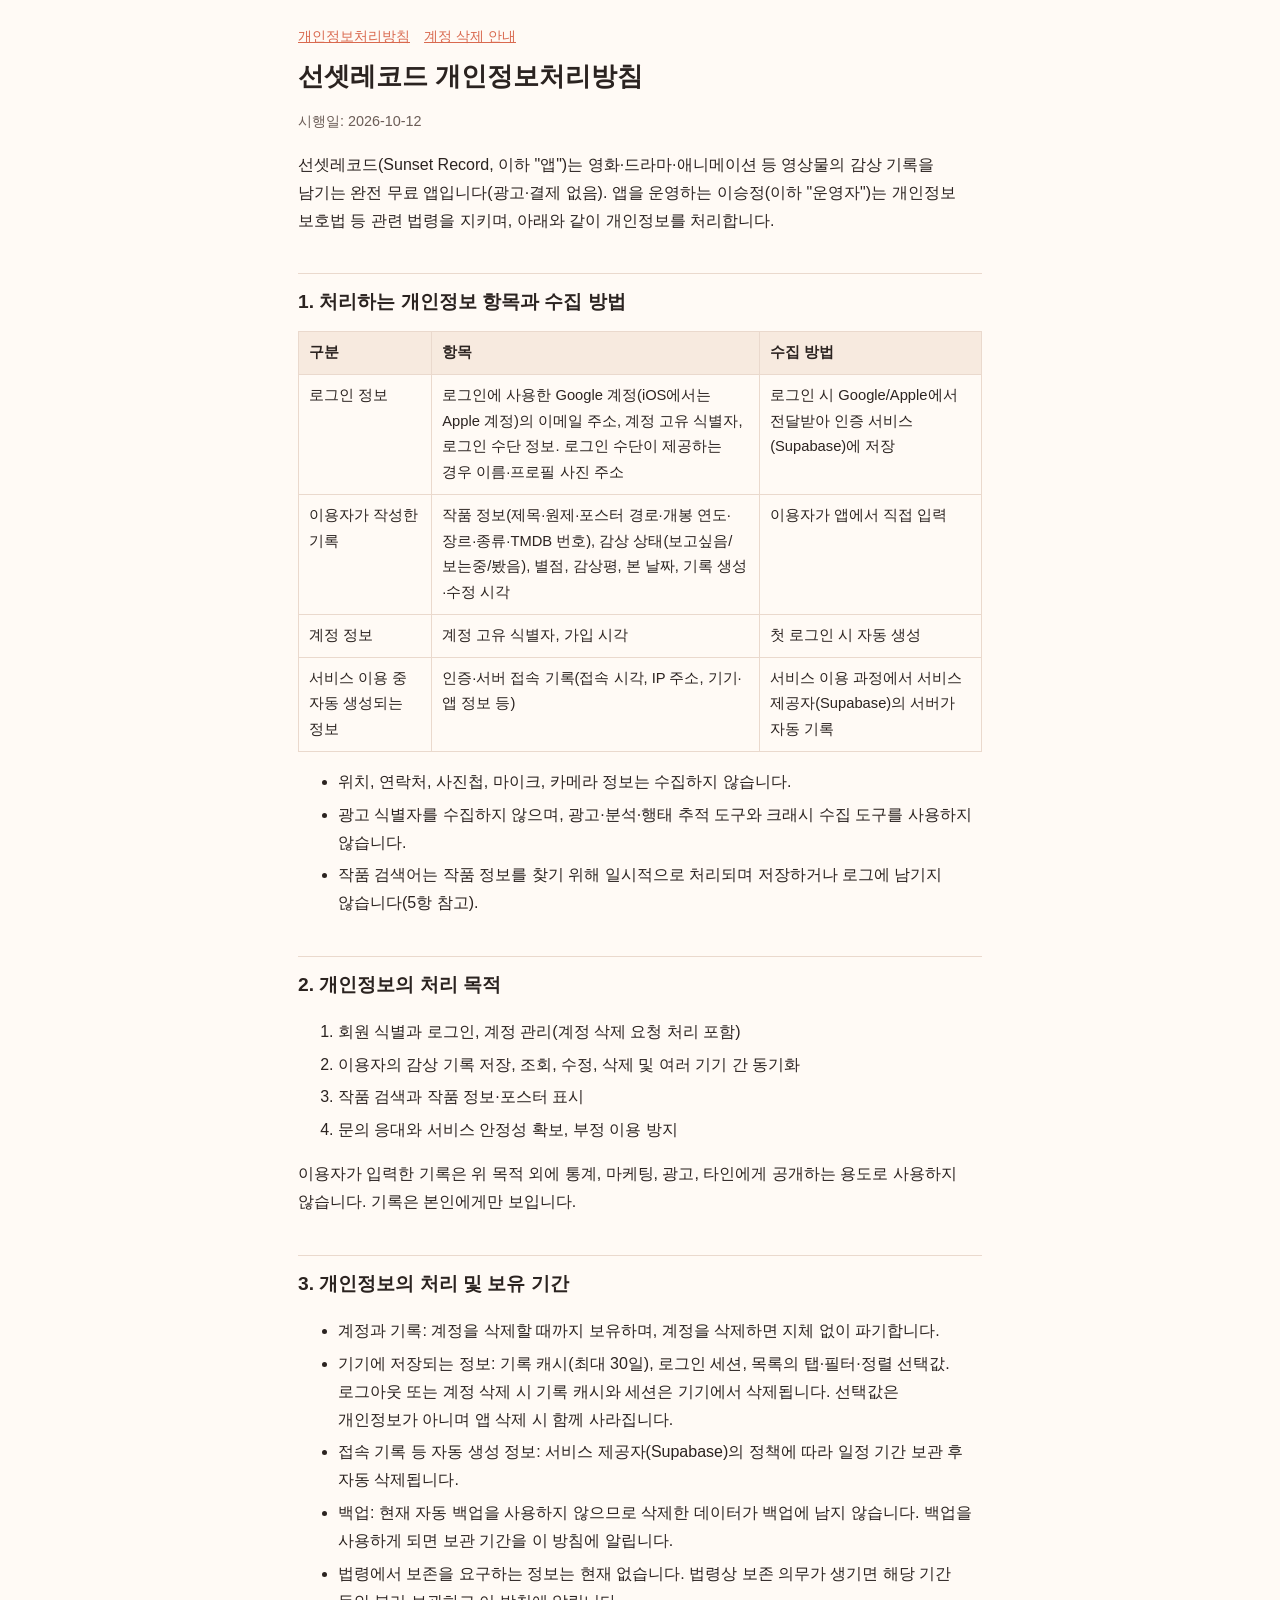
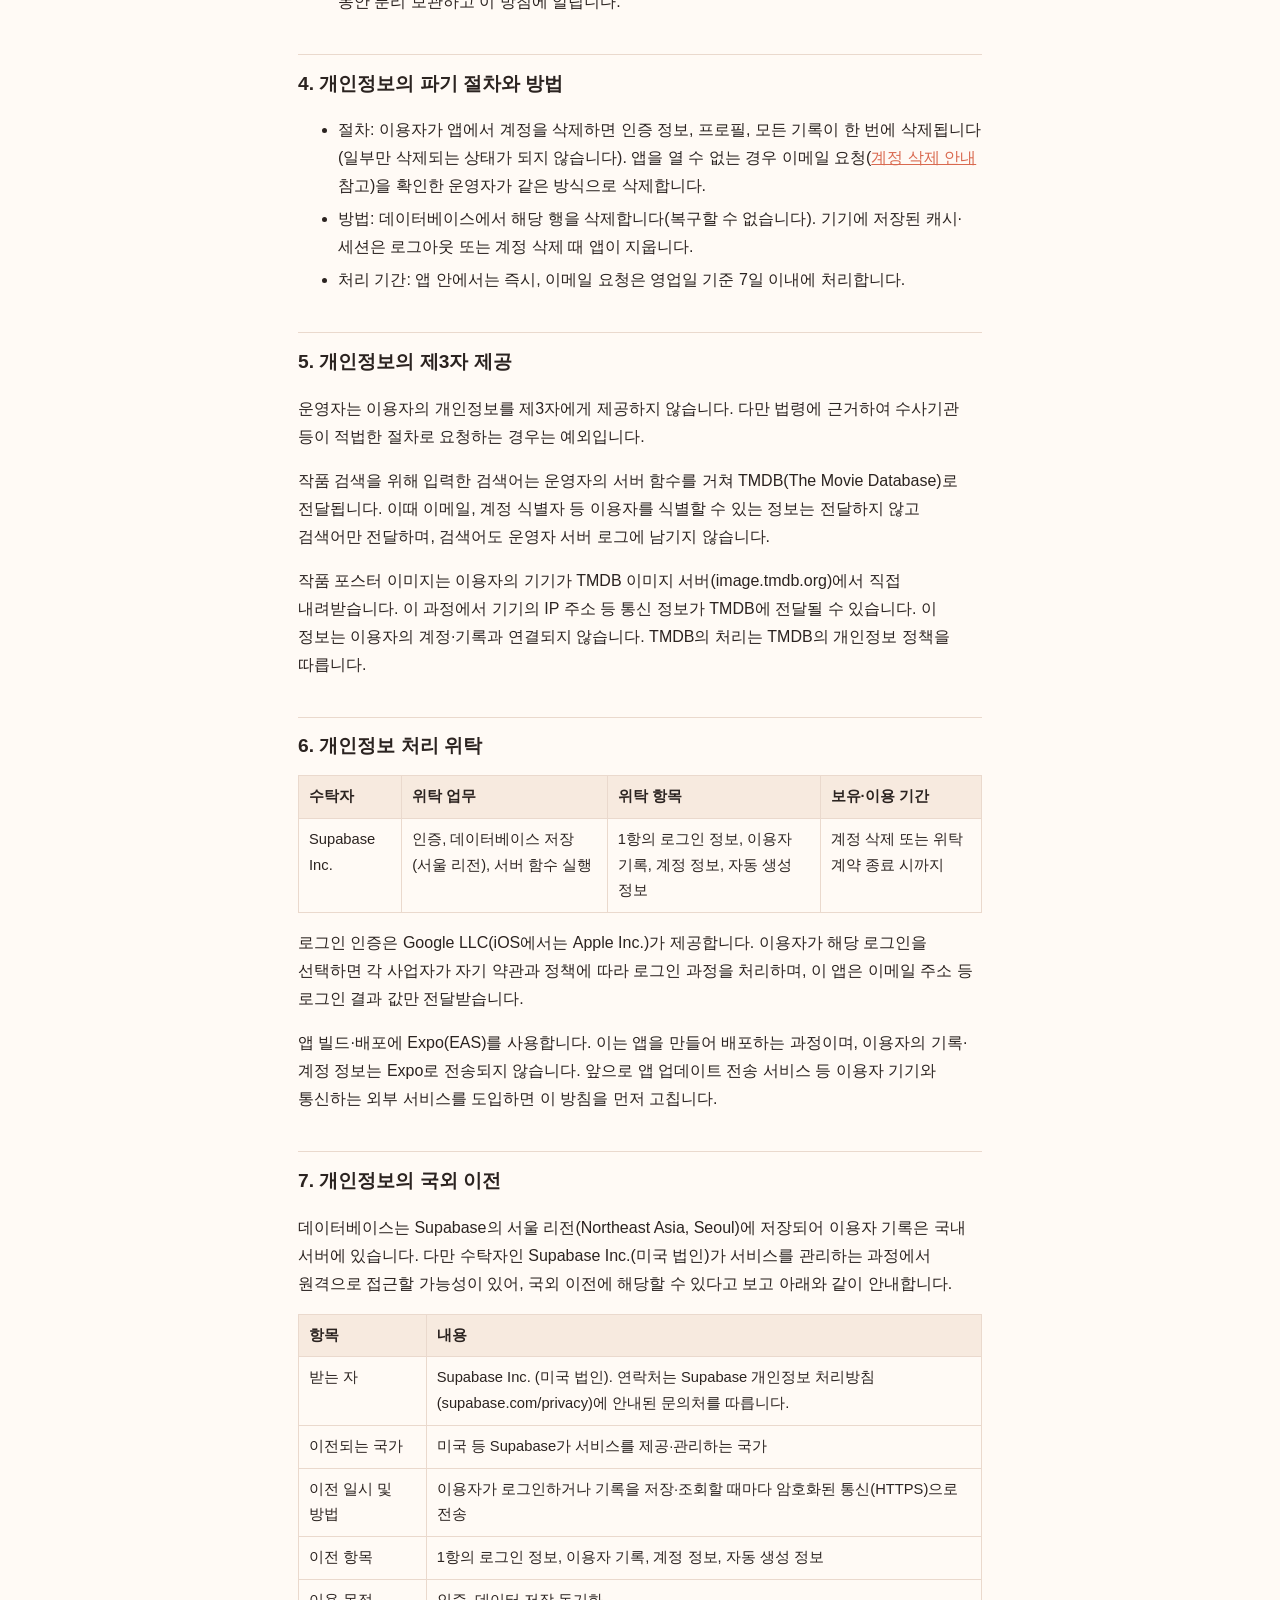
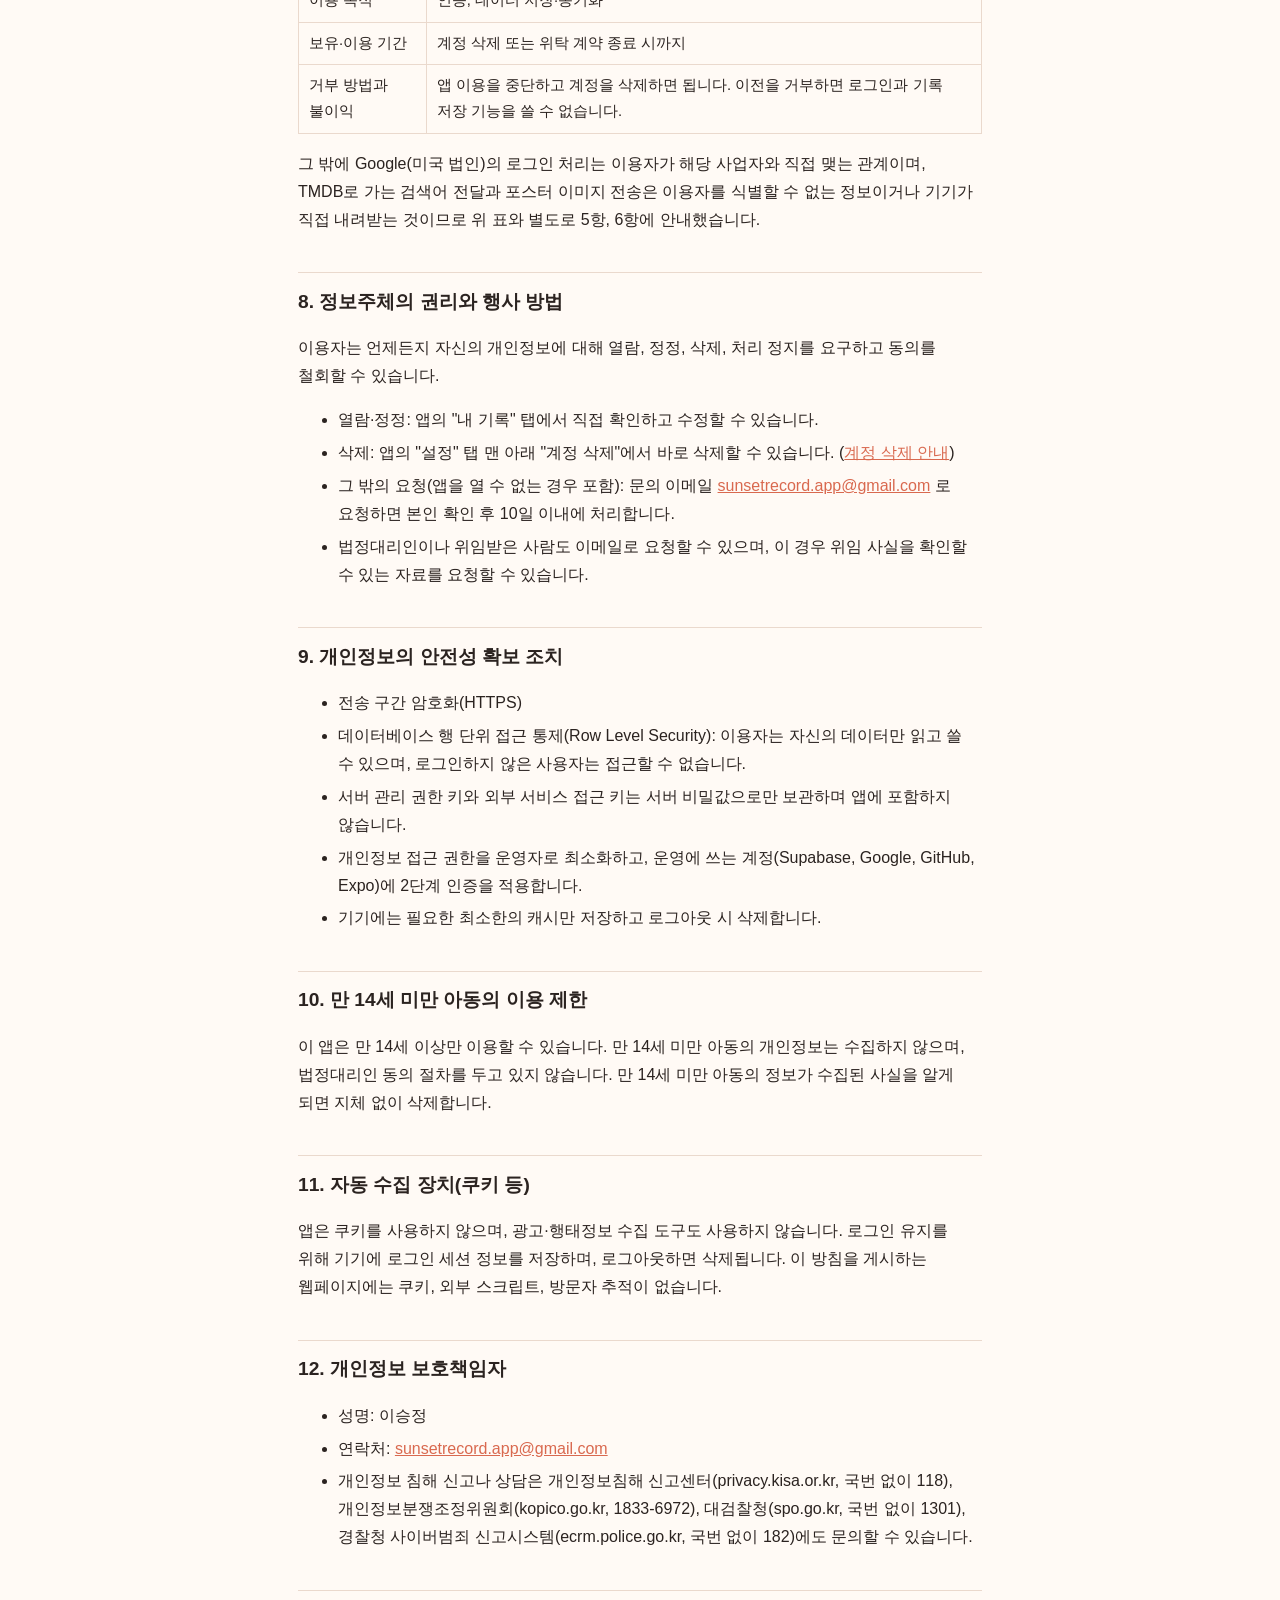
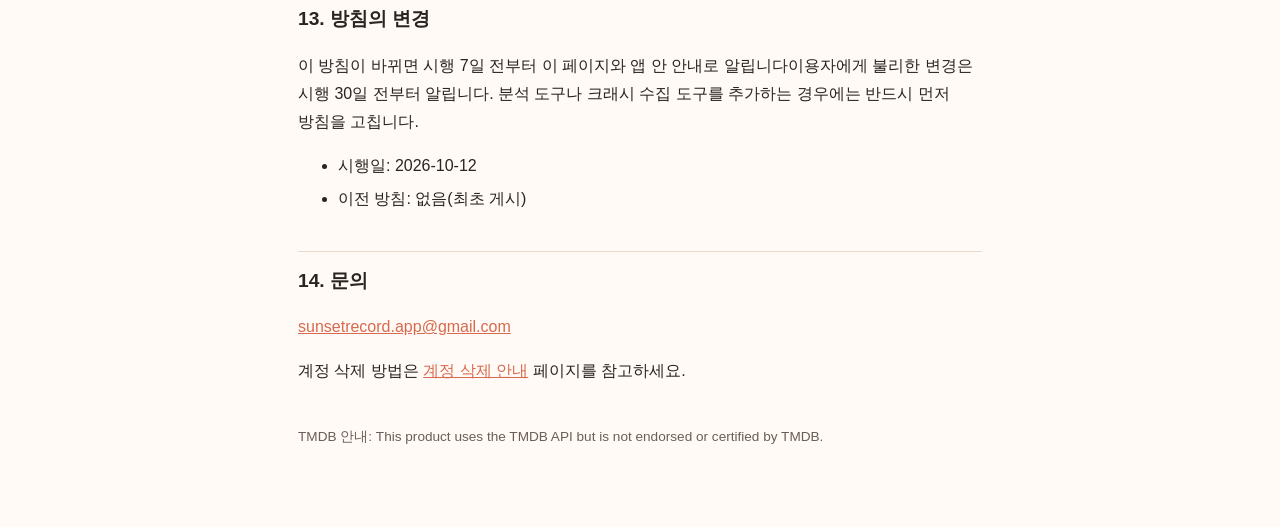
==== index.html @ 59d79b03 "선셋레코드 개인정보처리방침·계정 삭제 안내 게시 (시행일 2026-10-12)" ====
<!doctype html>
<html lang="ko">
<head>
<meta charset="utf-8">
<meta name="viewport" content="width=device-width, initial-scale=1">
<title>선셋레코드 개인정보처리방침</title>
<meta name="description" content="선셋레코드(Sunset Record) 개인정보처리방침">
<link rel="stylesheet" href="style.css">
</head>
<body>
<main>
<nav><a href="index.html">개인정보처리방침</a><a href="account-deletion.html">계정 삭제 안내</a></nav>
<h1>선셋레코드 개인정보처리방침</h1>
<p class="meta">시행일: 2026-10-12</p>
<p>선셋레코드(Sunset Record, 이하 "앱")는 영화·드라마·애니메이션 등 영상물의 감상 기록을 남기는 완전 무료 앱입니다(광고·결제 없음). 앱을 운영하는 이승정(이하 "운영자")는 개인정보 보호법 등 관련 법령을 지키며, 아래와 같이 개인정보를 처리합니다.</p>

<h2>1. 처리하는 개인정보 항목과 수집 방법</h2>
<table>
<tr><th>구분</th><th>항목</th><th>수집 방법</th></tr>
<tr><td>로그인 정보</td><td>로그인에 사용한 Google 계정(iOS에서는 Apple 계정)의 이메일 주소, 계정 고유 식별자, 로그인 수단 정보. 로그인 수단이 제공하는 경우 이름·프로필 사진 주소</td><td>로그인 시 Google/Apple에서 전달받아 인증 서비스(Supabase)에 저장</td></tr>
<tr><td>이용자가 작성한 기록</td><td>작품 정보(제목·원제·포스터 경로·개봉 연도·장르·종류·TMDB 번호), 감상 상태(보고싶음/보는중/봤음), 별점, 감상평, 본 날짜, 기록 생성·수정 시각</td><td>이용자가 앱에서 직접 입력</td></tr>
<tr><td>계정 정보</td><td>계정 고유 식별자, 가입 시각</td><td>첫 로그인 시 자동 생성</td></tr>
<tr><td>서비스 이용 중 자동 생성되는 정보</td><td>인증·서버 접속 기록(접속 시각, IP 주소, 기기·앱 정보 등)</td><td>서비스 이용 과정에서 서비스 제공자(Supabase)의 서버가 자동 기록</td></tr>
</table>
<ul>
<li>위치, 연락처, 사진첩, 마이크, 카메라 정보는 수집하지 않습니다.</li>
<li>광고 식별자를 수집하지 않으며, 광고·분석·행태 추적 도구와 크래시 수집 도구를 사용하지 않습니다.</li>
<li>작품 검색어는 작품 정보를 찾기 위해 일시적으로 처리되며 저장하거나 로그에 남기지 않습니다(5항 참고).</li>
</ul>

<h2>2. 개인정보의 처리 목적</h2>
<ol>
<li>회원 식별과 로그인, 계정 관리(계정 삭제 요청 처리 포함)</li>
<li>이용자의 감상 기록 저장, 조회, 수정, 삭제 및 여러 기기 간 동기화</li>
<li>작품 검색과 작품 정보·포스터 표시</li>
<li>문의 응대와 서비스 안정성 확보, 부정 이용 방지</li>
</ol>
<p>이용자가 입력한 기록은 위 목적 외에 통계, 마케팅, 광고, 타인에게 공개하는 용도로 사용하지 않습니다. 기록은 본인에게만 보입니다.</p>

<h2>3. 개인정보의 처리 및 보유 기간</h2>
<ul>
<li>계정과 기록: 계정을 삭제할 때까지 보유하며, 계정을 삭제하면 지체 없이 파기합니다.</li>
<li>기기에 저장되는 정보: 기록 캐시(최대 30일), 로그인 세션, 목록의 탭·필터·정렬 선택값. 로그아웃 또는 계정 삭제 시 기록 캐시와 세션은 기기에서 삭제됩니다. 선택값은 개인정보가 아니며 앱 삭제 시 함께 사라집니다.</li>
<li>접속 기록 등 자동 생성 정보: 서비스 제공자(Supabase)의 정책에 따라 일정 기간 보관 후 자동 삭제됩니다.</li>
<li>백업: 현재 자동 백업을 사용하지 않으므로 삭제한 데이터가 백업에 남지 않습니다. 백업을 사용하게 되면 보관 기간을 이 방침에 알립니다.</li>
<li>법령에서 보존을 요구하는 정보는 현재 없습니다. 법령상 보존 의무가 생기면 해당 기간 동안 분리 보관하고 이 방침에 알립니다.</li>
</ul>

<h2>4. 개인정보의 파기 절차와 방법</h2>
<ul>
<li>절차: 이용자가 앱에서 계정을 삭제하면 인증 정보, 프로필, 모든 기록이 한 번에 삭제됩니다(일부만 삭제되는 상태가 되지 않습니다). 앱을 열 수 없는 경우 이메일 요청(<a href="account-deletion.html">계정 삭제 안내</a> 참고)을 확인한 운영자가 같은 방식으로 삭제합니다.</li>
<li>방법: 데이터베이스에서 해당 행을 삭제합니다(복구할 수 없습니다). 기기에 저장된 캐시·세션은 로그아웃 또는 계정 삭제 때 앱이 지웁니다.</li>
<li>처리 기간: 앱 안에서는 즉시, 이메일 요청은 영업일 기준 7일 이내에 처리합니다.</li>
</ul>

<h2>5. 개인정보의 제3자 제공</h2>
<p>운영자는 이용자의 개인정보를 제3자에게 제공하지 않습니다. 다만 법령에 근거하여 수사기관 등이 적법한 절차로 요청하는 경우는 예외입니다.</p>
<p>작품 검색을 위해 입력한 검색어는 운영자의 서버 함수를 거쳐 TMDB(The Movie Database)로 전달됩니다. 이때 이메일, 계정 식별자 등 이용자를 식별할 수 있는 정보는 전달하지 않고 검색어만 전달하며, 검색어도 운영자 서버 로그에 남기지 않습니다.</p>
<p>작품 포스터 이미지는 이용자의 기기가 TMDB 이미지 서버(image.tmdb.org)에서 직접 내려받습니다. 이 과정에서 기기의 IP 주소 등 통신 정보가 TMDB에 전달될 수 있습니다. 이 정보는 이용자의 계정·기록과 연결되지 않습니다. TMDB의 처리는 TMDB의 개인정보 정책을 따릅니다.</p>

<h2>6. 개인정보 처리 위탁</h2>
<table>
<tr><th>수탁자</th><th>위탁 업무</th><th>위탁 항목</th><th>보유·이용 기간</th></tr>
<tr><td>Supabase Inc.</td><td>인증, 데이터베이스 저장(서울 리전), 서버 함수 실행</td><td>1항의 로그인 정보, 이용자 기록, 계정 정보, 자동 생성 정보</td><td>계정 삭제 또는 위탁 계약 종료 시까지</td></tr>
</table>
<p>로그인 인증은 Google LLC(iOS에서는 Apple Inc.)가 제공합니다. 이용자가 해당 로그인을 선택하면 각 사업자가 자기 약관과 정책에 따라 로그인 과정을 처리하며, 이 앱은 이메일 주소 등 로그인 결과 값만 전달받습니다.</p>
<p>앱 빌드·배포에 Expo(EAS)를 사용합니다. 이는 앱을 만들어 배포하는 과정이며, 이용자의 기록·계정 정보는 Expo로 전송되지 않습니다. 앞으로 앱 업데이트 전송 서비스 등 이용자 기기와 통신하는 외부 서비스를 도입하면 이 방침을 먼저 고칩니다.</p>

<h2>7. 개인정보의 국외 이전</h2>
<p>데이터베이스는 Supabase의 서울 리전(Northeast Asia, Seoul)에 저장되어 이용자 기록은 국내 서버에 있습니다. 다만 수탁자인 Supabase Inc.(미국 법인)가 서비스를 관리하는 과정에서 원격으로 접근할 가능성이 있어, 국외 이전에 해당할 수 있다고 보고 아래와 같이 안내합니다.</p>
<table>
<tr><th>항목</th><th>내용</th></tr>
<tr><td>받는 자</td><td>Supabase Inc. (미국 법인). 연락처는 Supabase 개인정보 처리방침(supabase.com/privacy)에 안내된 문의처를 따릅니다.</td></tr>
<tr><td>이전되는 국가</td><td>미국 등 Supabase가 서비스를 제공·관리하는 국가</td></tr>
<tr><td>이전 일시 및 방법</td><td>이용자가 로그인하거나 기록을 저장·조회할 때마다 암호화된 통신(HTTPS)으로 전송</td></tr>
<tr><td>이전 항목</td><td>1항의 로그인 정보, 이용자 기록, 계정 정보, 자동 생성 정보</td></tr>
<tr><td>이용 목적</td><td>인증, 데이터 저장·동기화</td></tr>
<tr><td>보유·이용 기간</td><td>계정 삭제 또는 위탁 계약 종료 시까지</td></tr>
<tr><td>거부 방법과 불이익</td><td>앱 이용을 중단하고 계정을 삭제하면 됩니다. 이전을 거부하면 로그인과 기록 저장 기능을 쓸 수 없습니다.</td></tr>
</table>
<p>그 밖에 Google(미국 법인)의 로그인 처리는 이용자가 해당 사업자와 직접 맺는 관계이며, TMDB로 가는 검색어 전달과 포스터 이미지 전송은 이용자를 식별할 수 없는 정보이거나 기기가 직접 내려받는 것이므로 위 표와 별도로 5항, 6항에 안내했습니다.</p>

<h2>8. 정보주체의 권리와 행사 방법</h2>
<p>이용자는 언제든지 자신의 개인정보에 대해 열람, 정정, 삭제, 처리 정지를 요구하고 동의를 철회할 수 있습니다.</p>
<ul>
<li>열람·정정: 앱의 "내 기록" 탭에서 직접 확인하고 수정할 수 있습니다.</li>
<li>삭제: 앱의 "설정" 탭 맨 아래 "계정 삭제"에서 바로 삭제할 수 있습니다. (<a href="account-deletion.html">계정 삭제 안내</a>)</li>
<li>그 밖의 요청(앱을 열 수 없는 경우 포함): 문의 이메일 <a href="mailto:sunsetrecord.app@gmail.com">sunsetrecord.app@gmail.com</a> 로 요청하면 본인 확인 후 10일 이내에 처리합니다.</li>
<li>법정대리인이나 위임받은 사람도 이메일로 요청할 수 있으며, 이 경우 위임 사실을 확인할 수 있는 자료를 요청할 수 있습니다.</li>
</ul>

<h2>9. 개인정보의 안전성 확보 조치</h2>
<ul>
<li>전송 구간 암호화(HTTPS)</li>
<li>데이터베이스 행 단위 접근 통제(Row Level Security): 이용자는 자신의 데이터만 읽고 쓸 수 있으며, 로그인하지 않은 사용자는 접근할 수 없습니다.</li>
<li>서버 관리 권한 키와 외부 서비스 접근 키는 서버 비밀값으로만 보관하며 앱에 포함하지 않습니다.</li>
<li>개인정보 접근 권한을 운영자로 최소화하고, 운영에 쓰는 계정(Supabase, Google, GitHub, Expo)에 2단계 인증을 적용합니다.</li>
<li>기기에는 필요한 최소한의 캐시만 저장하고 로그아웃 시 삭제합니다.</li>
</ul>

<h2>10. 만 14세 미만 아동의 이용 제한</h2>
<p>이 앱은 만 14세 이상만 이용할 수 있습니다. 만 14세 미만 아동의 개인정보는 수집하지 않으며, 법정대리인 동의 절차를 두고 있지 않습니다. 만 14세 미만 아동의 정보가 수집된 사실을 알게 되면 지체 없이 삭제합니다.</p>

<h2>11. 자동 수집 장치(쿠키 등)</h2>
<p>앱은 쿠키를 사용하지 않으며, 광고·행태정보 수집 도구도 사용하지 않습니다. 로그인 유지를 위해 기기에 로그인 세션 정보를 저장하며, 로그아웃하면 삭제됩니다. 이 방침을 게시하는 웹페이지에는 쿠키, 외부 스크립트, 방문자 추적이 없습니다.</p>

<h2>12. 개인정보 보호책임자</h2>
<ul>
<li>성명: 이승정</li>
<li>연락처: <a href="mailto:sunsetrecord.app@gmail.com">sunsetrecord.app@gmail.com</a></li>
<li>개인정보 침해 신고나 상담은 개인정보침해 신고센터(privacy.kisa.or.kr, 국번 없이 118), 개인정보분쟁조정위원회(kopico.go.kr, 1833-6972), 대검찰청(spo.go.kr, 국번 없이 1301), 경찰청 사이버범죄 신고시스템(ecrm.police.go.kr, 국번 없이 182)에도 문의할 수 있습니다.</li>
</ul>

<h2>13. 방침의 변경</h2>
<p>이 방침이 바뀌면 시행 7일 전부터 이 페이지와 앱 안 안내로 알립니다이용자에게 불리한 변경은 시행 30일 전부터 알립니다. 분석 도구나 크래시 수집 도구를 추가하는 경우에는 반드시 먼저 방침을 고칩니다.</p>
<ul>
<li>시행일: 2026-10-12</li>
<li>이전 방침: 없음(최초 게시)</li>
</ul>

<h2>14. 문의</h2>
<p><a href="mailto:sunsetrecord.app@gmail.com">sunsetrecord.app@gmail.com</a></p>
<p>계정 삭제 방법은 <a href="account-deletion.html">계정 삭제 안내</a> 페이지를 참고하세요.</p>

<footer>
<p>TMDB 안내: This product uses the TMDB API but is not endorsed or certified by TMDB.</p>
</footer>
</main>
</body>
</html>
---- style.css ----
:root{--bg:#fffaf5;--fg:#2b2320;--muted:#6b5d57;--accent:#d9694f;--line:#ead9cd}
*{box-sizing:border-box}
body{margin:0;background:var(--bg);color:var(--fg);font:16px/1.75 -apple-system,"Apple SD Gothic Neo","Noto Sans KR","Malgun Gothic",sans-serif;word-break:keep-all}
main{max-width:720px;margin:0 auto;padding:24px 18px 64px}
h1{font-size:1.6rem;line-height:1.35;margin:.4em 0 .6em}
h2{font-size:1.2rem;margin:2em 0 .5em;padding-top:.6em;border-top:1px solid var(--line)}
a{color:var(--accent)}
nav{font-size:.9rem;margin-bottom:8px}nav a{margin-right:14px}
.meta{color:var(--muted);font-size:.9rem}
table{width:100%;border-collapse:collapse;margin:12px 0;font-size:.92rem;display:block;overflow-x:auto}
th,td{border:1px solid var(--line);padding:8px 10px;text-align:left;vertical-align:top;min-width:96px}
th{background:#f7eadf}
li{margin:.3em 0}
footer{margin-top:40px;color:var(--muted);font-size:.85rem}
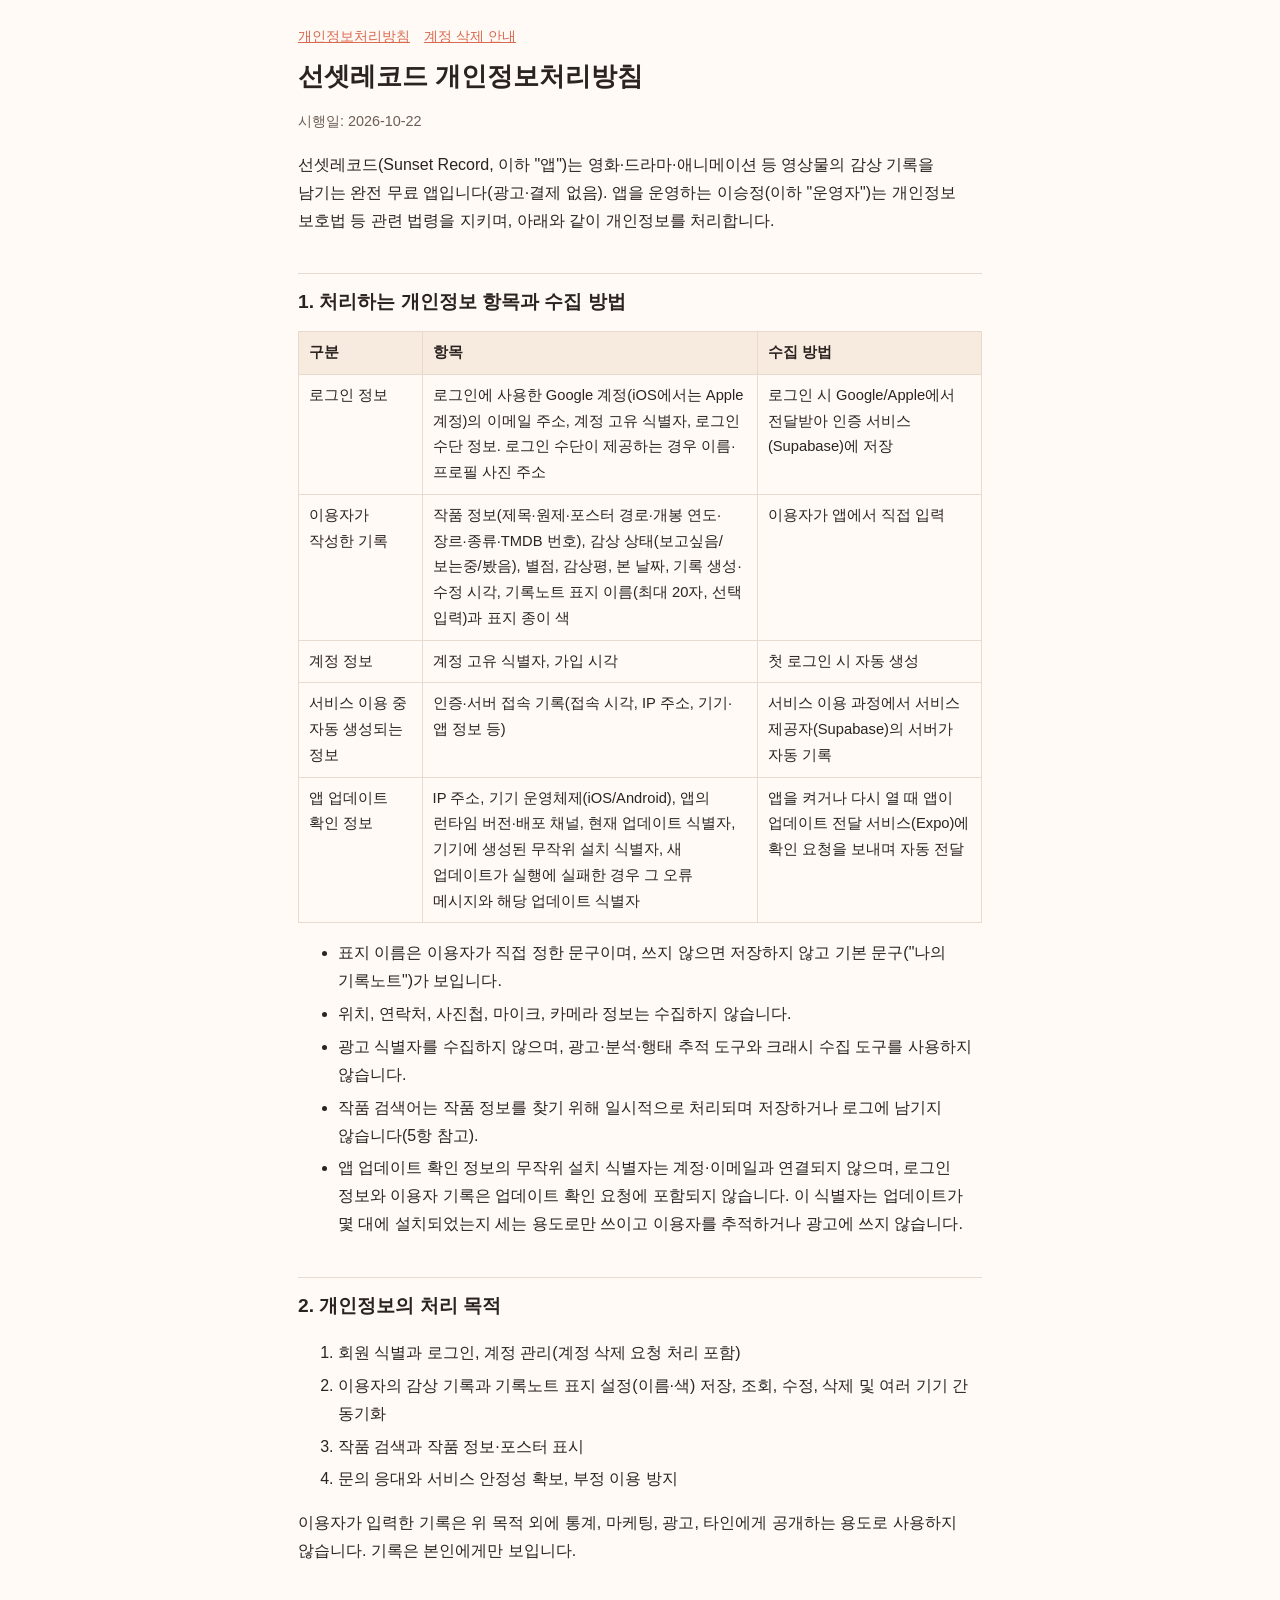
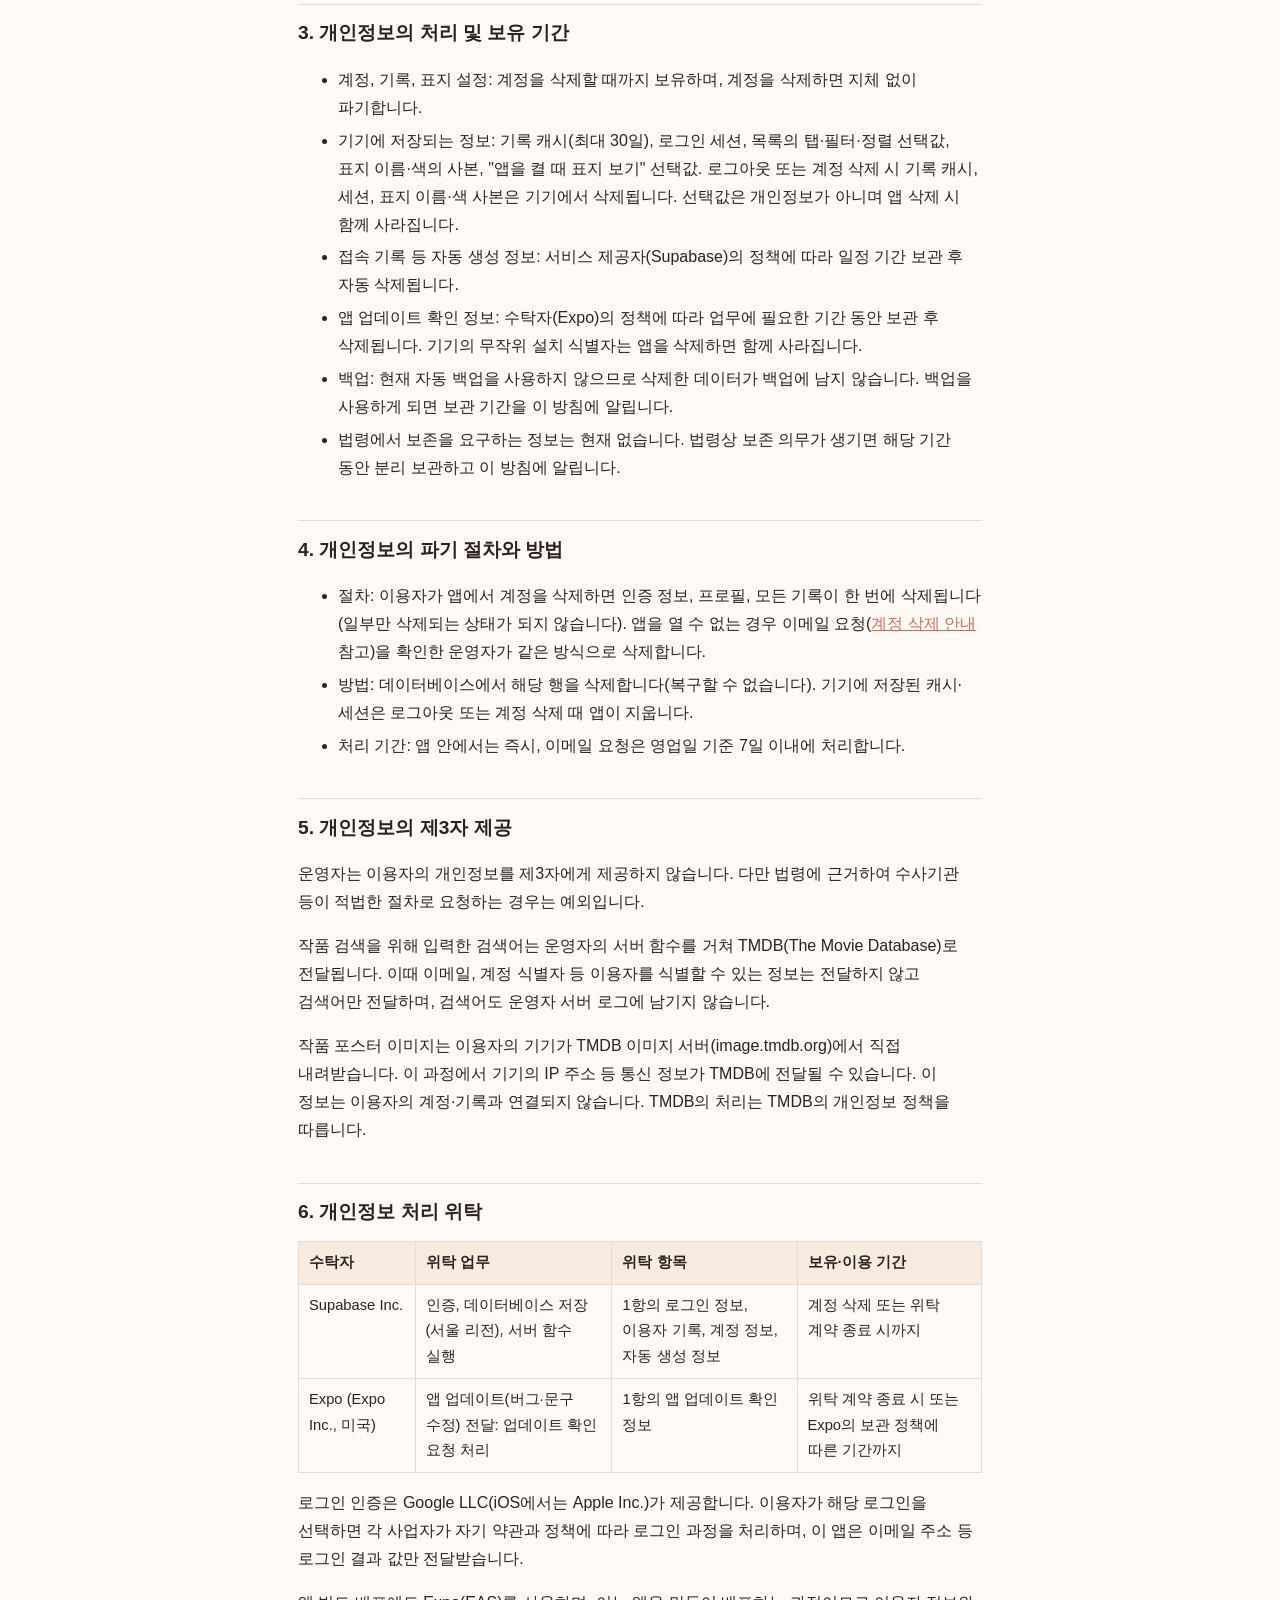
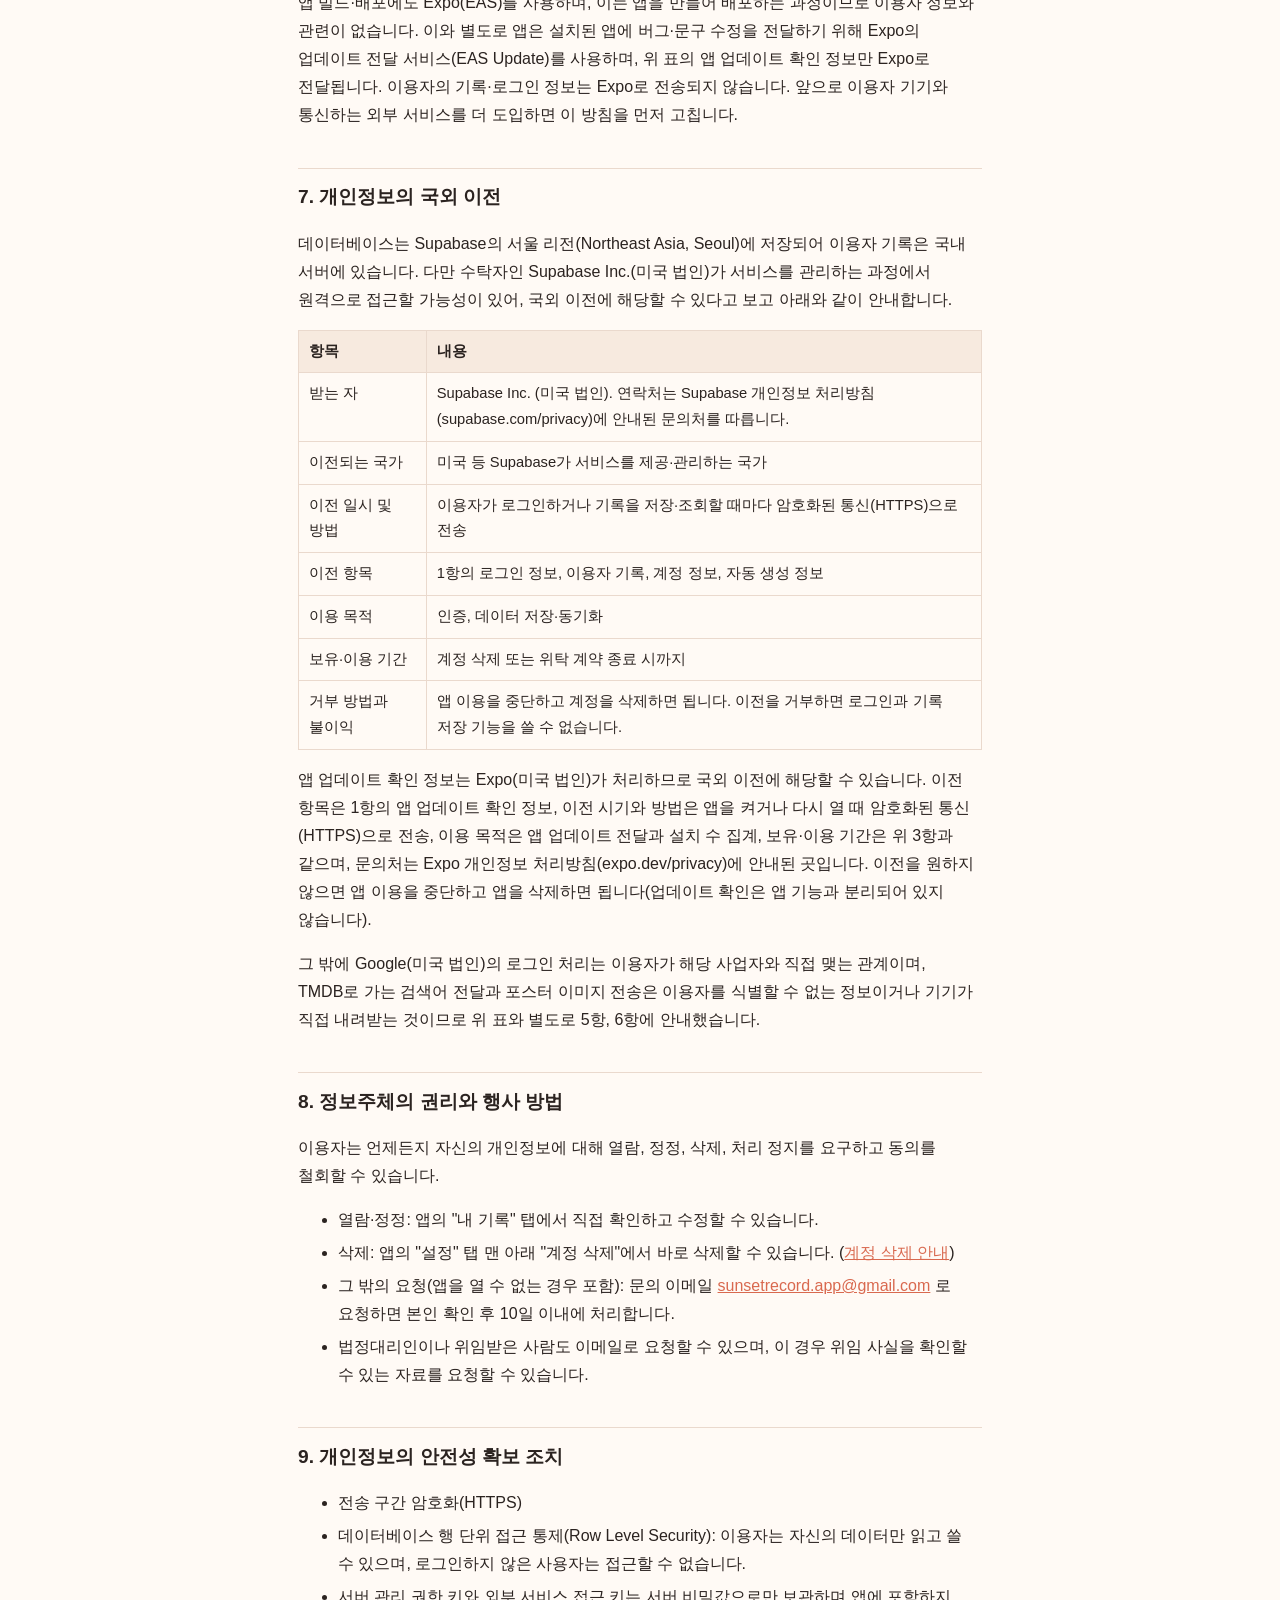
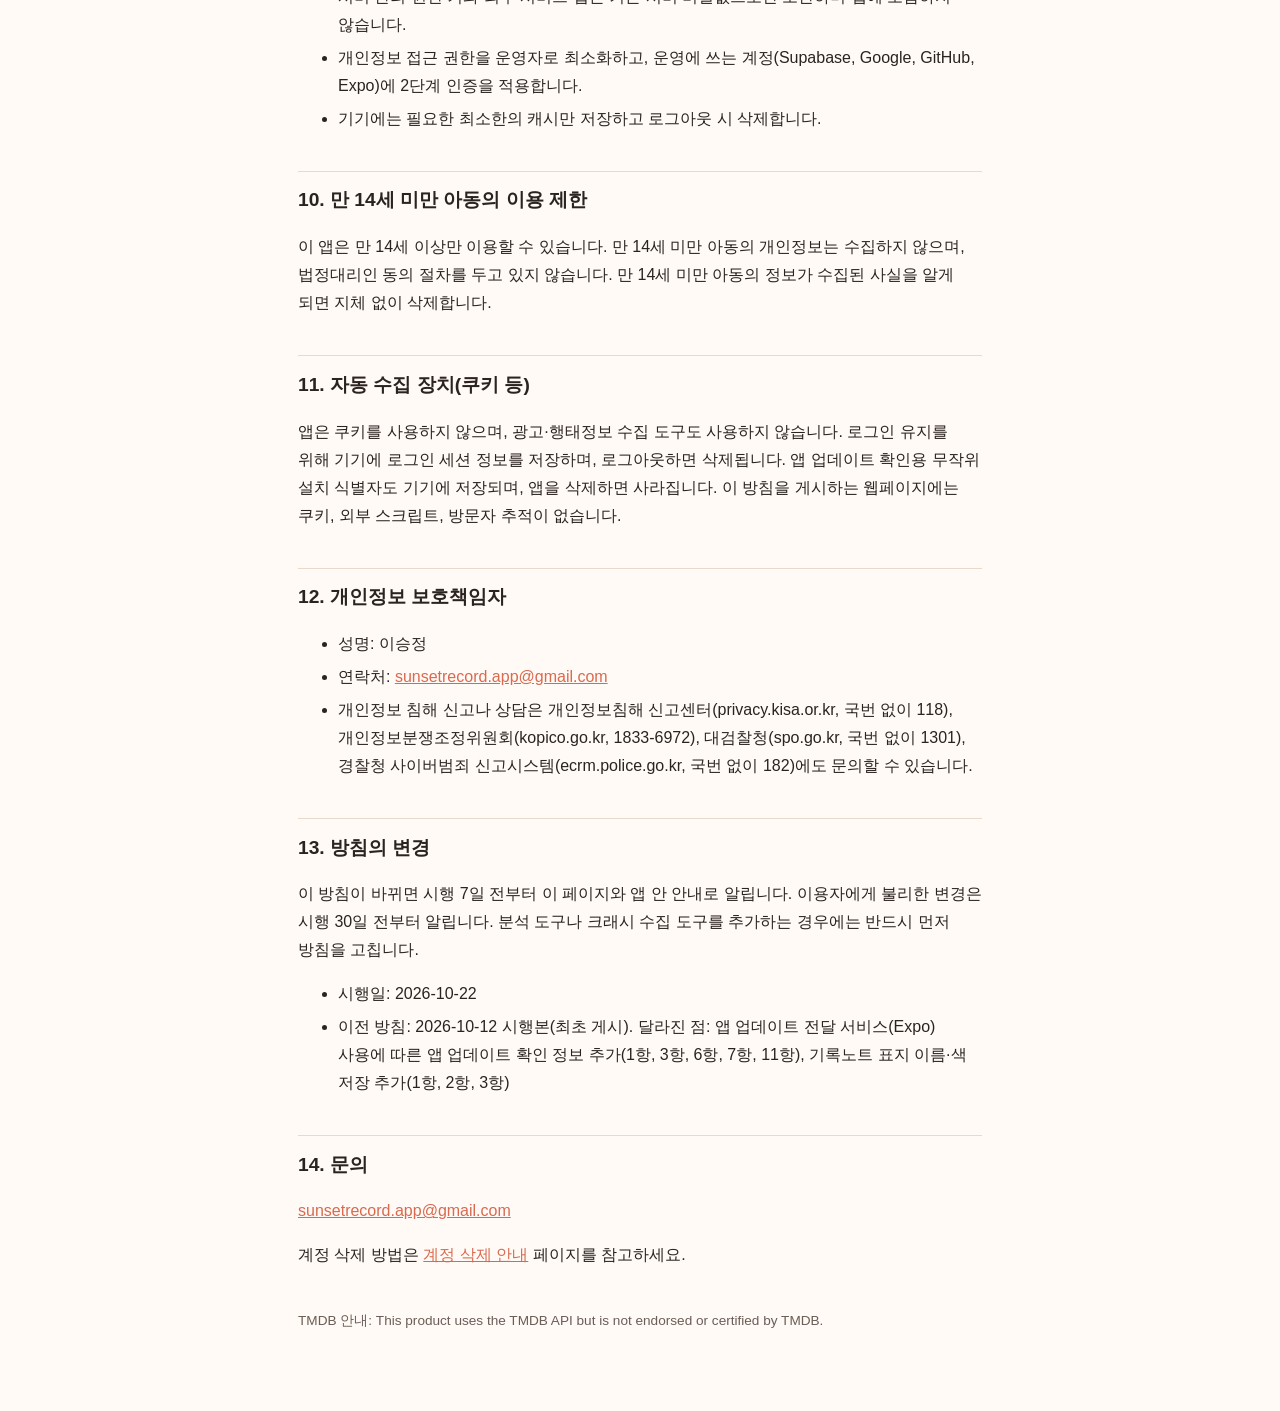
==== commit 197984d5: "개인정보처리방침 갱신 (시행일 2026-10-22): 앱 업데이트 확인 정보(Expo), 기록노트 표지 이름·색 저장 추가" ====
--- a/index.html
+++ b/index.html
@@ -11,27 +11,30 @@
 <main>
 <nav><a href="index.html">개인정보처리방침</a><a href="account-deletion.html">계정 삭제 안내</a></nav>
 <h1>선셋레코드 개인정보처리방침</h1>
-<p class="meta">시행일: 2026-10-12</p>
+<p class="meta">시행일: 2026-10-22</p>
 <p>선셋레코드(Sunset Record, 이하 "앱")는 영화·드라마·애니메이션 등 영상물의 감상 기록을 남기는 완전 무료 앱입니다(광고·결제 없음). 앱을 운영하는 이승정(이하 "운영자")는 개인정보 보호법 등 관련 법령을 지키며, 아래와 같이 개인정보를 처리합니다.</p>
 
 <h2>1. 처리하는 개인정보 항목과 수집 방법</h2>
 <table>
 <tr><th>구분</th><th>항목</th><th>수집 방법</th></tr>
 <tr><td>로그인 정보</td><td>로그인에 사용한 Google 계정(iOS에서는 Apple 계정)의 이메일 주소, 계정 고유 식별자, 로그인 수단 정보. 로그인 수단이 제공하는 경우 이름·프로필 사진 주소</td><td>로그인 시 Google/Apple에서 전달받아 인증 서비스(Supabase)에 저장</td></tr>
-<tr><td>이용자가 작성한 기록</td><td>작품 정보(제목·원제·포스터 경로·개봉 연도·장르·종류·TMDB 번호), 감상 상태(보고싶음/보는중/봤음), 별점, 감상평, 본 날짜, 기록 생성·수정 시각</td><td>이용자가 앱에서 직접 입력</td></tr>
+<tr><td>이용자가 작성한 기록</td><td>작품 정보(제목·원제·포스터 경로·개봉 연도·장르·종류·TMDB 번호), 감상 상태(보고싶음/보는중/봤음), 별점, 감상평, 본 날짜, 기록 생성·수정 시각, 기록노트 표지 이름(최대 20자, 선택 입력)과 표지 종이 색</td><td>이용자가 앱에서 직접 입력</td></tr>
 <tr><td>계정 정보</td><td>계정 고유 식별자, 가입 시각</td><td>첫 로그인 시 자동 생성</td></tr>
 <tr><td>서비스 이용 중 자동 생성되는 정보</td><td>인증·서버 접속 기록(접속 시각, IP 주소, 기기·앱 정보 등)</td><td>서비스 이용 과정에서 서비스 제공자(Supabase)의 서버가 자동 기록</td></tr>
+<tr><td>앱 업데이트 확인 정보</td><td>IP 주소, 기기 운영체제(iOS/Android), 앱의 런타임 버전·배포 채널, 현재 업데이트 식별자, 기기에 생성된 무작위 설치 식별자, 새 업데이트가 실행에 실패한 경우 그 오류 메시지와 해당 업데이트 식별자</td><td>앱을 켜거나 다시 열 때 앱이 업데이트 전달 서비스(Expo)에 확인 요청을 보내며 자동 전달</td></tr>
 </table>
 <ul>
+<li>표지 이름은 이용자가 직접 정한 문구이며, 쓰지 않으면 저장하지 않고 기본 문구("나의 기록노트")가 보입니다.</li>
 <li>위치, 연락처, 사진첩, 마이크, 카메라 정보는 수집하지 않습니다.</li>
 <li>광고 식별자를 수집하지 않으며, 광고·분석·행태 추적 도구와 크래시 수집 도구를 사용하지 않습니다.</li>
 <li>작품 검색어는 작품 정보를 찾기 위해 일시적으로 처리되며 저장하거나 로그에 남기지 않습니다(5항 참고).</li>
+<li>앱 업데이트 확인 정보의 무작위 설치 식별자는 계정·이메일과 연결되지 않으며, 로그인 정보와 이용자 기록은 업데이트 확인 요청에 포함되지 않습니다. 이 식별자는 업데이트가 몇 대에 설치되었는지 세는 용도로만 쓰이고 이용자를 추적하거나 광고에 쓰지 않습니다.</li>
 </ul>
 
 <h2>2. 개인정보의 처리 목적</h2>
 <ol>
 <li>회원 식별과 로그인, 계정 관리(계정 삭제 요청 처리 포함)</li>
-<li>이용자의 감상 기록 저장, 조회, 수정, 삭제 및 여러 기기 간 동기화</li>
+<li>이용자의 감상 기록과 기록노트 표지 설정(이름·색) 저장, 조회, 수정, 삭제 및 여러 기기 간 동기화</li>
 <li>작품 검색과 작품 정보·포스터 표시</li>
 <li>문의 응대와 서비스 안정성 확보, 부정 이용 방지</li>
 </ol>
@@ -39,9 +42,10 @@
 
 <h2>3. 개인정보의 처리 및 보유 기간</h2>
 <ul>
-<li>계정과 기록: 계정을 삭제할 때까지 보유하며, 계정을 삭제하면 지체 없이 파기합니다.</li>
-<li>기기에 저장되는 정보: 기록 캐시(최대 30일), 로그인 세션, 목록의 탭·필터·정렬 선택값. 로그아웃 또는 계정 삭제 시 기록 캐시와 세션은 기기에서 삭제됩니다. 선택값은 개인정보가 아니며 앱 삭제 시 함께 사라집니다.</li>
+<li>계정, 기록, 표지 설정: 계정을 삭제할 때까지 보유하며, 계정을 삭제하면 지체 없이 파기합니다.</li>
+<li>기기에 저장되는 정보: 기록 캐시(최대 30일), 로그인 세션, 목록의 탭·필터·정렬 선택값, 표지 이름·색의 사본, "앱을 켤 때 표지 보기" 선택값. 로그아웃 또는 계정 삭제 시 기록 캐시, 세션, 표지 이름·색 사본은 기기에서 삭제됩니다. 선택값은 개인정보가 아니며 앱 삭제 시 함께 사라집니다.</li>
 <li>접속 기록 등 자동 생성 정보: 서비스 제공자(Supabase)의 정책에 따라 일정 기간 보관 후 자동 삭제됩니다.</li>
+<li>앱 업데이트 확인 정보: 수탁자(Expo)의 정책에 따라 업무에 필요한 기간 동안 보관 후 삭제됩니다. 기기의 무작위 설치 식별자는 앱을 삭제하면 함께 사라집니다.</li>
 <li>백업: 현재 자동 백업을 사용하지 않으므로 삭제한 데이터가 백업에 남지 않습니다. 백업을 사용하게 되면 보관 기간을 이 방침에 알립니다.</li>
 <li>법령에서 보존을 요구하는 정보는 현재 없습니다. 법령상 보존 의무가 생기면 해당 기간 동안 분리 보관하고 이 방침에 알립니다.</li>
 </ul>
@@ -62,9 +66,10 @@
 <table>
 <tr><th>수탁자</th><th>위탁 업무</th><th>위탁 항목</th><th>보유·이용 기간</th></tr>
 <tr><td>Supabase Inc.</td><td>인증, 데이터베이스 저장(서울 리전), 서버 함수 실행</td><td>1항의 로그인 정보, 이용자 기록, 계정 정보, 자동 생성 정보</td><td>계정 삭제 또는 위탁 계약 종료 시까지</td></tr>
+<tr><td>Expo (Expo Inc., 미국)</td><td>앱 업데이트(버그·문구 수정) 전달: 업데이트 확인 요청 처리</td><td>1항의 앱 업데이트 확인 정보</td><td>위탁 계약 종료 시 또는 Expo의 보관 정책에 따른 기간까지</td></tr>
 </table>
 <p>로그인 인증은 Google LLC(iOS에서는 Apple Inc.)가 제공합니다. 이용자가 해당 로그인을 선택하면 각 사업자가 자기 약관과 정책에 따라 로그인 과정을 처리하며, 이 앱은 이메일 주소 등 로그인 결과 값만 전달받습니다.</p>
-<p>앱 빌드·배포에 Expo(EAS)를 사용합니다. 이는 앱을 만들어 배포하는 과정이며, 이용자의 기록·계정 정보는 Expo로 전송되지 않습니다. 앞으로 앱 업데이트 전송 서비스 등 이용자 기기와 통신하는 외부 서비스를 도입하면 이 방침을 먼저 고칩니다.</p>
+<p>앱 빌드·배포에도 Expo(EAS)를 사용하며, 이는 앱을 만들어 배포하는 과정이므로 이용자 정보와 관련이 없습니다. 이와 별도로 앱은 설치된 앱에 버그·문구 수정을 전달하기 위해 Expo의 업데이트 전달 서비스(EAS Update)를 사용하며, 위 표의 앱 업데이트 확인 정보만 Expo로 전달됩니다. 이용자의 기록·로그인 정보는 Expo로 전송되지 않습니다. 앞으로 이용자 기기와 통신하는 외부 서비스를 더 도입하면 이 방침을 먼저 고칩니다.</p>
 
 <h2>7. 개인정보의 국외 이전</h2>
 <p>데이터베이스는 Supabase의 서울 리전(Northeast Asia, Seoul)에 저장되어 이용자 기록은 국내 서버에 있습니다. 다만 수탁자인 Supabase Inc.(미국 법인)가 서비스를 관리하는 과정에서 원격으로 접근할 가능성이 있어, 국외 이전에 해당할 수 있다고 보고 아래와 같이 안내합니다.</p>
@@ -78,6 +83,7 @@
 <tr><td>보유·이용 기간</td><td>계정 삭제 또는 위탁 계약 종료 시까지</td></tr>
 <tr><td>거부 방법과 불이익</td><td>앱 이용을 중단하고 계정을 삭제하면 됩니다. 이전을 거부하면 로그인과 기록 저장 기능을 쓸 수 없습니다.</td></tr>
 </table>
+<p>앱 업데이트 확인 정보는 Expo(미국 법인)가 처리하므로 국외 이전에 해당할 수 있습니다. 이전 항목은 1항의 앱 업데이트 확인 정보, 이전 시기와 방법은 앱을 켜거나 다시 열 때 암호화된 통신(HTTPS)으로 전송, 이용 목적은 앱 업데이트 전달과 설치 수 집계, 보유·이용 기간은 위 3항과 같으며, 문의처는 Expo 개인정보 처리방침(expo.dev/privacy)에 안내된 곳입니다. 이전을 원하지 않으면 앱 이용을 중단하고 앱을 삭제하면 됩니다(업데이트 확인은 앱 기능과 분리되어 있지 않습니다).</p>
 <p>그 밖에 Google(미국 법인)의 로그인 처리는 이용자가 해당 사업자와 직접 맺는 관계이며, TMDB로 가는 검색어 전달과 포스터 이미지 전송은 이용자를 식별할 수 없는 정보이거나 기기가 직접 내려받는 것이므로 위 표와 별도로 5항, 6항에 안내했습니다.</p>
 
 <h2>8. 정보주체의 권리와 행사 방법</h2>
@@ -102,7 +108,7 @@
 <p>이 앱은 만 14세 이상만 이용할 수 있습니다. 만 14세 미만 아동의 개인정보는 수집하지 않으며, 법정대리인 동의 절차를 두고 있지 않습니다. 만 14세 미만 아동의 정보가 수집된 사실을 알게 되면 지체 없이 삭제합니다.</p>
 
 <h2>11. 자동 수집 장치(쿠키 등)</h2>
-<p>앱은 쿠키를 사용하지 않으며, 광고·행태정보 수집 도구도 사용하지 않습니다. 로그인 유지를 위해 기기에 로그인 세션 정보를 저장하며, 로그아웃하면 삭제됩니다. 이 방침을 게시하는 웹페이지에는 쿠키, 외부 스크립트, 방문자 추적이 없습니다.</p>
+<p>앱은 쿠키를 사용하지 않으며, 광고·행태정보 수집 도구도 사용하지 않습니다. 로그인 유지를 위해 기기에 로그인 세션 정보를 저장하며, 로그아웃하면 삭제됩니다. 앱 업데이트 확인용 무작위 설치 식별자도 기기에 저장되며, 앱을 삭제하면 사라집니다. 이 방침을 게시하는 웹페이지에는 쿠키, 외부 스크립트, 방문자 추적이 없습니다.</p>
 
 <h2>12. 개인정보 보호책임자</h2>
 <ul>
@@ -112,10 +118,10 @@
 </ul>
 
 <h2>13. 방침의 변경</h2>
-<p>이 방침이 바뀌면 시행 7일 전부터 이 페이지와 앱 안 안내로 알립니다이용자에게 불리한 변경은 시행 30일 전부터 알립니다. 분석 도구나 크래시 수집 도구를 추가하는 경우에는 반드시 먼저 방침을 고칩니다.</p>
+<p>이 방침이 바뀌면 시행 7일 전부터 이 페이지와 앱 안 안내로 알립니다. 이용자에게 불리한 변경은 시행 30일 전부터 알립니다. 분석 도구나 크래시 수집 도구를 추가하는 경우에는 반드시 먼저 방침을 고칩니다.</p>
 <ul>
-<li>시행일: 2026-10-12</li>
-<li>이전 방침: 없음(최초 게시)</li>
+<li>시행일: 2026-10-22</li>
+<li>이전 방침: 2026-10-12 시행본(최초 게시). 달라진 점: 앱 업데이트 전달 서비스(Expo) 사용에 따른 앱 업데이트 확인 정보 추가(1항, 3항, 6항, 7항, 11항), 기록노트 표지 이름·색 저장 추가(1항, 2항, 3항)</li>
 </ul>
 
 <h2>14. 문의</h2>
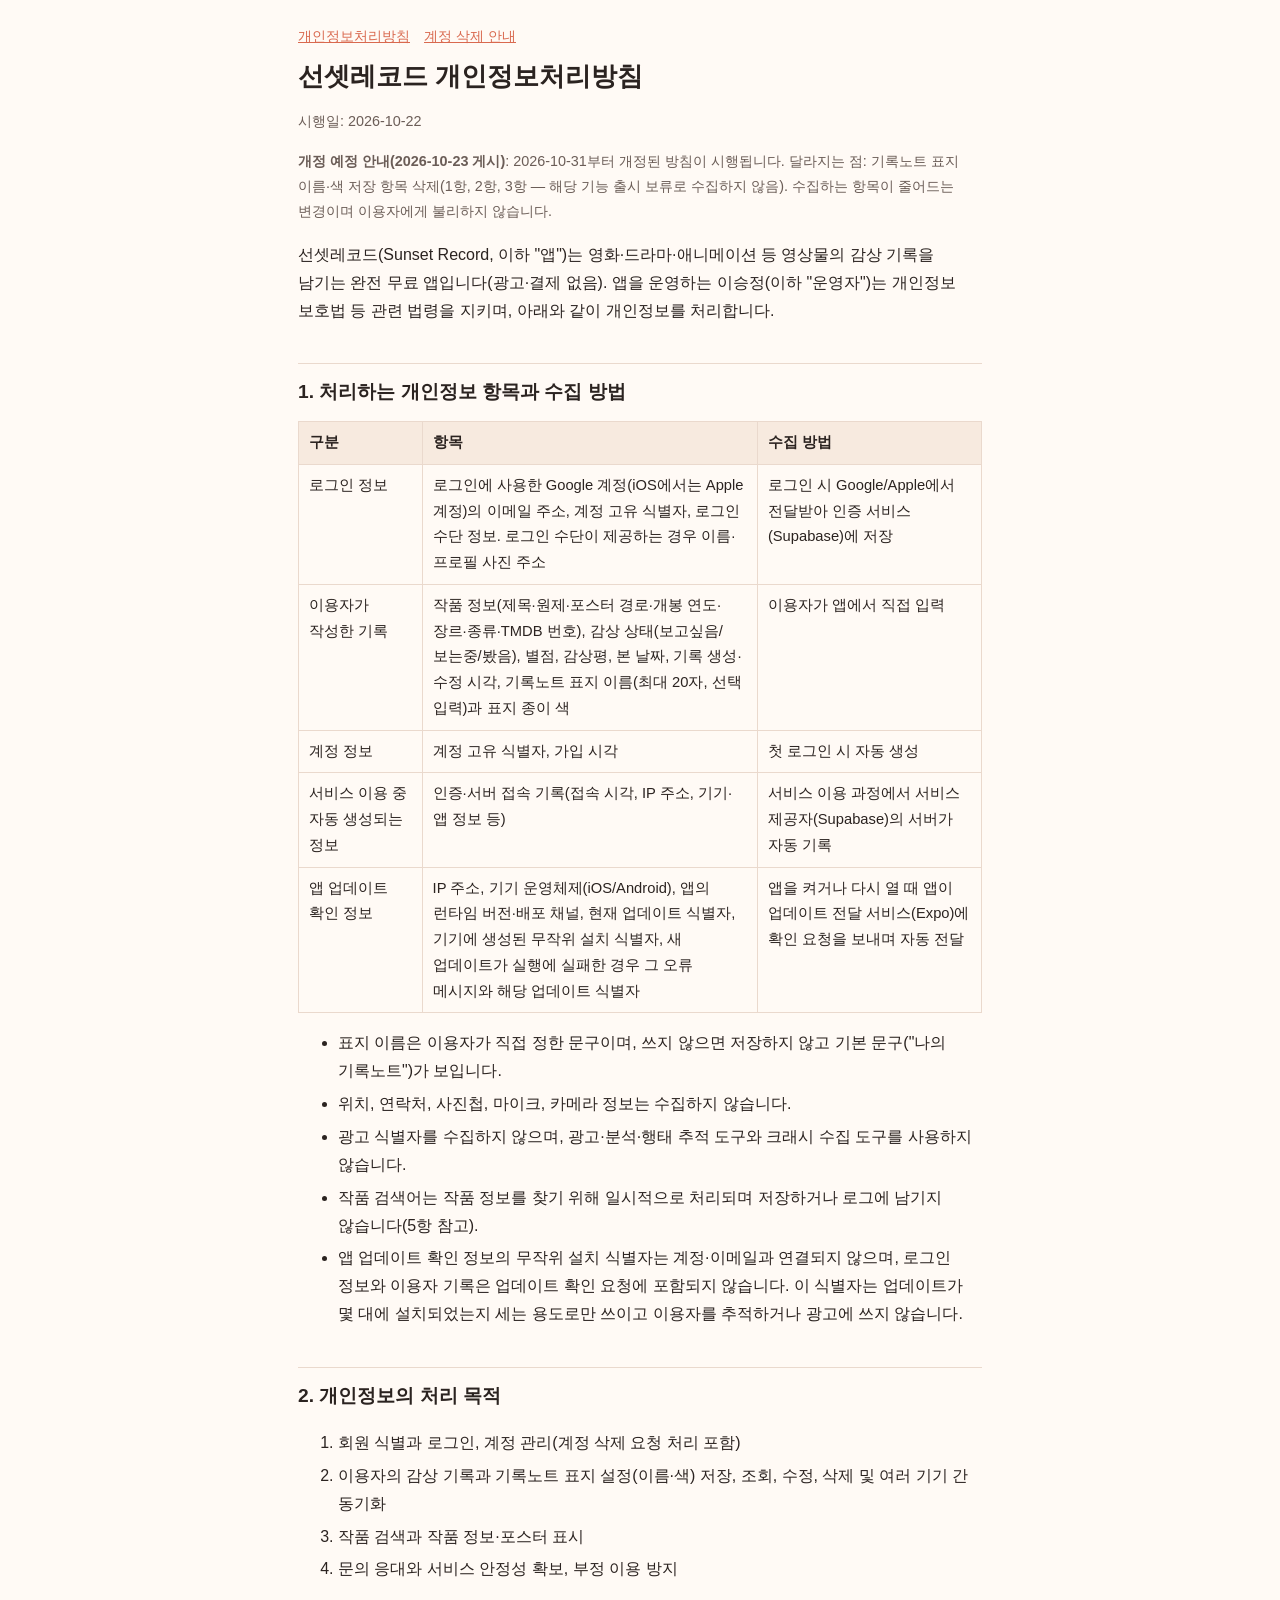
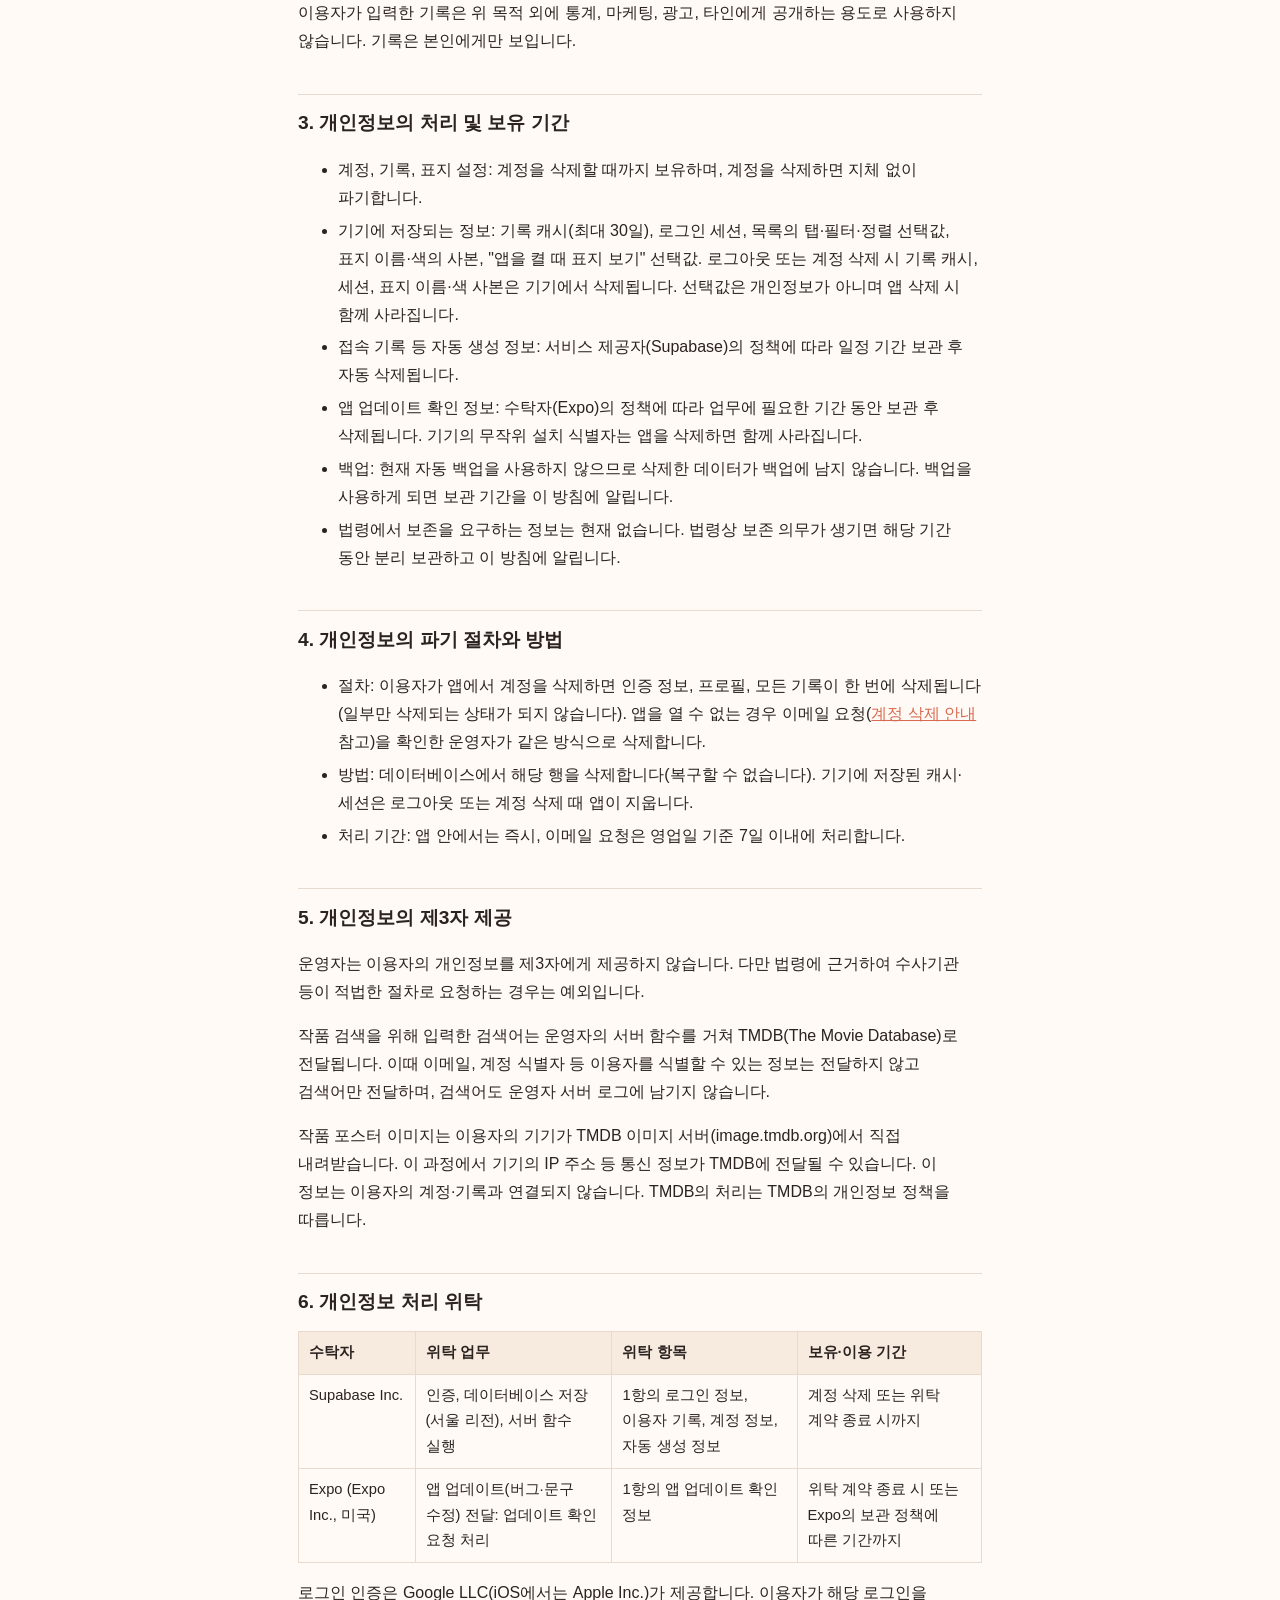
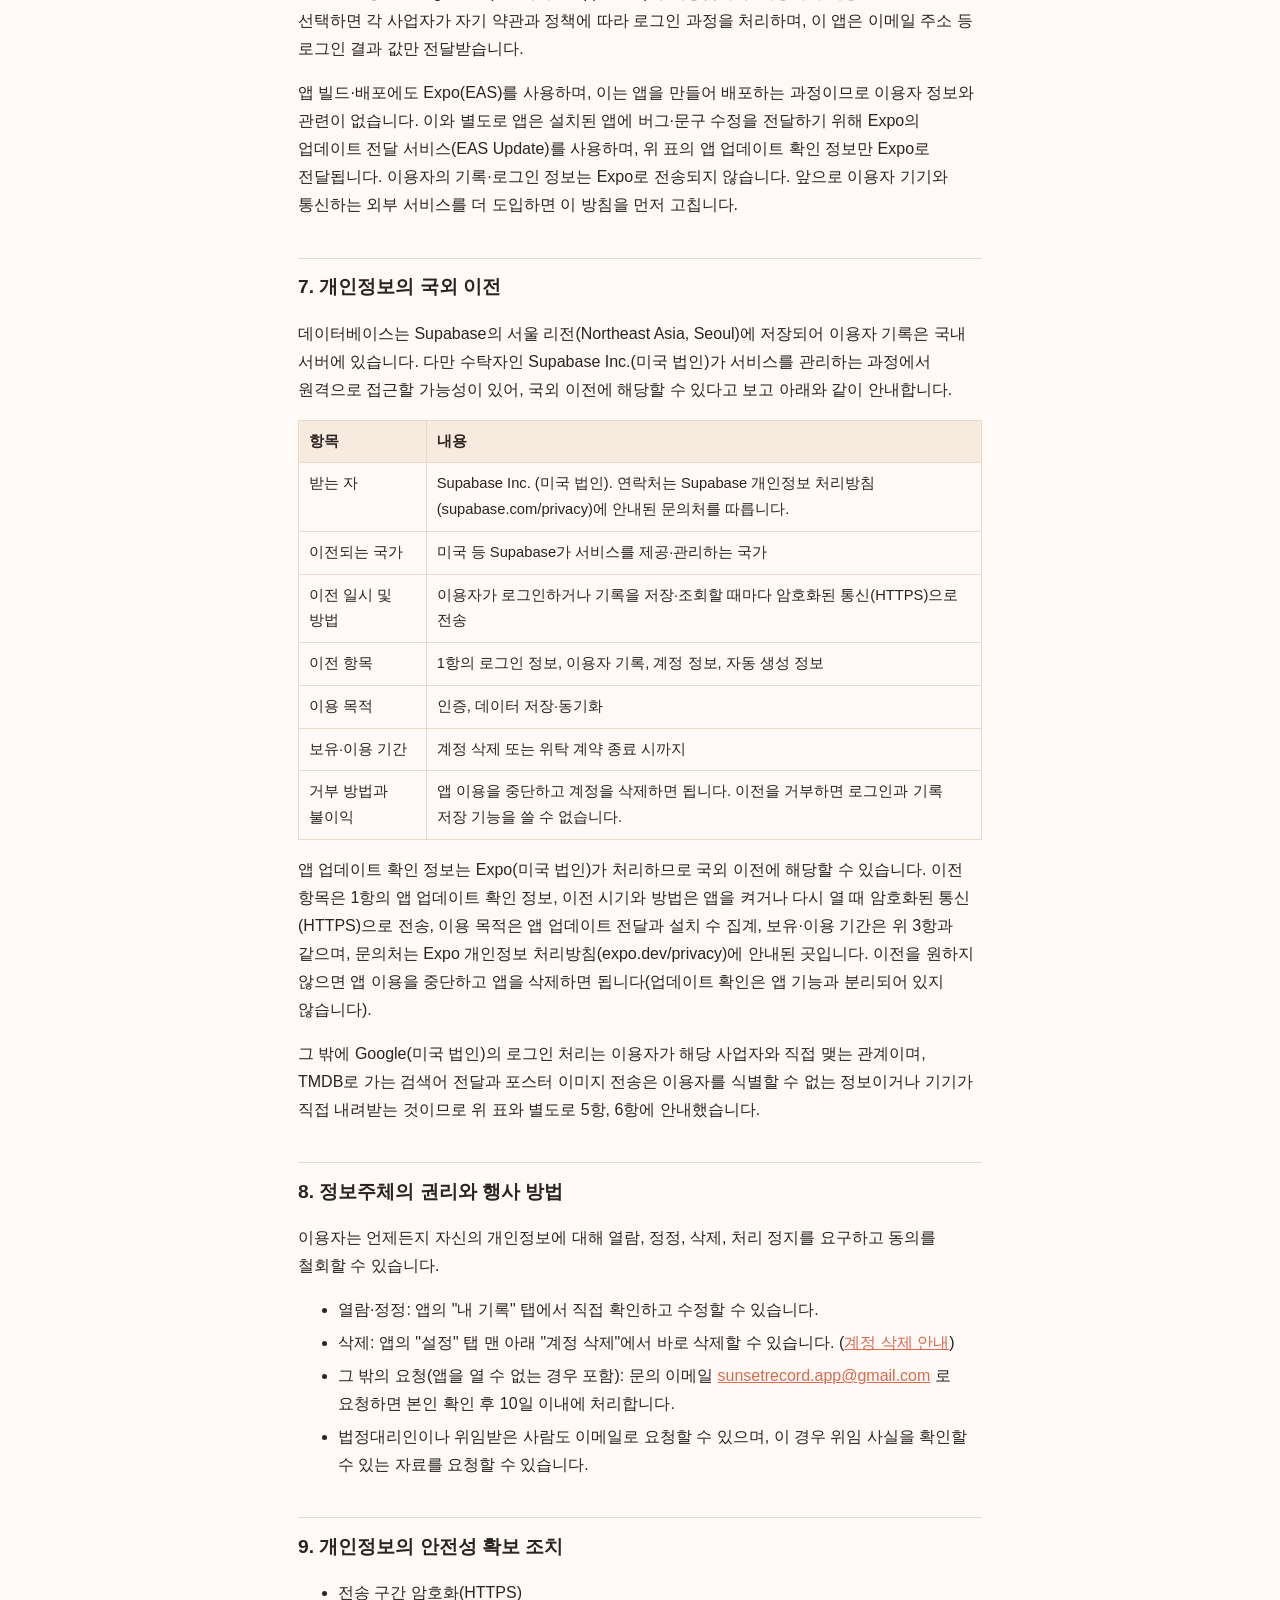
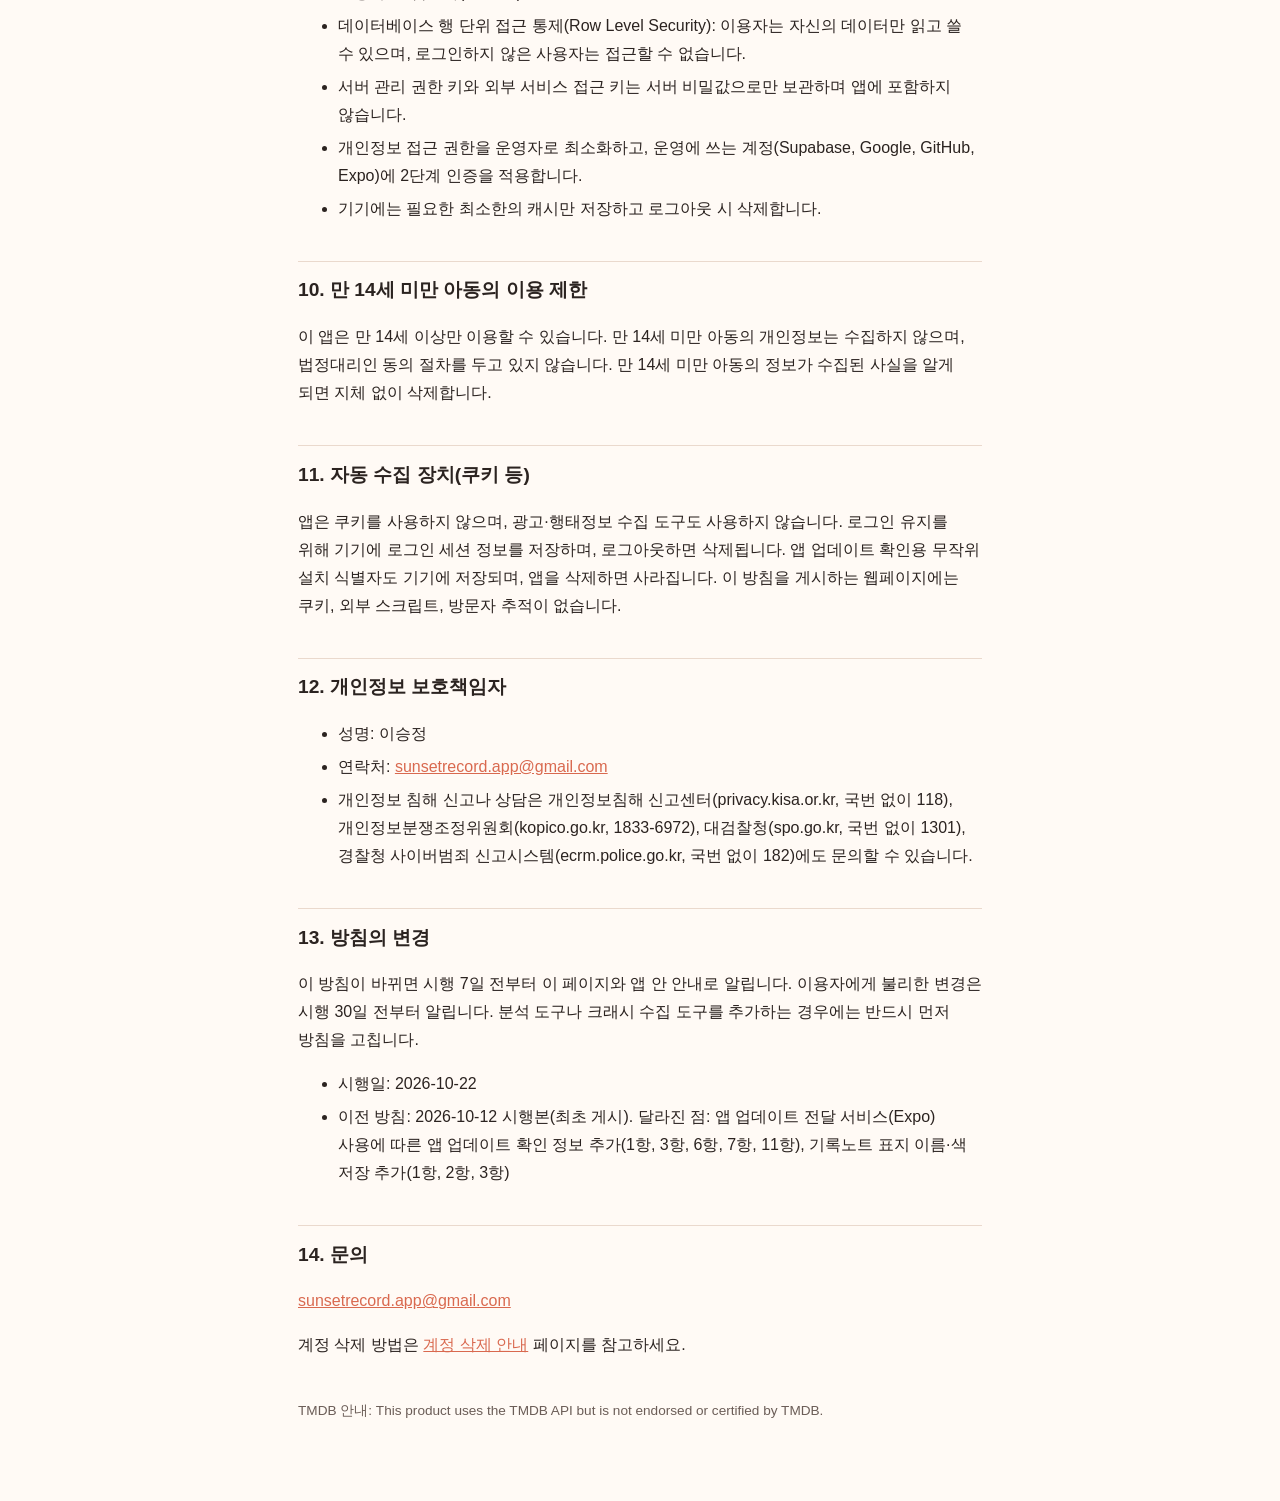
==== commit 533f73ab: "개인정보처리방침 개정 예정 안내(2026-10-31 시행): 기록노트 표지 이름·색 항목 삭제" ====
--- a/index.html
+++ b/index.html
@@ -12,6 +12,7 @@
 <nav><a href="index.html">개인정보처리방침</a><a href="account-deletion.html">계정 삭제 안내</a></nav>
 <h1>선셋레코드 개인정보처리방침</h1>
 <p class="meta">시행일: 2026-10-22</p>
+<p class="meta"><strong>개정 예정 안내(2026-10-23 게시)</strong>: 2026-10-31부터 개정된 방침이 시행됩니다. 달라지는 점: 기록노트 표지 이름·색 저장 항목 삭제(1항, 2항, 3항 — 해당 기능 출시 보류로 수집하지 않음). 수집하는 항목이 줄어드는 변경이며 이용자에게 불리하지 않습니다.</p>
 <p>선셋레코드(Sunset Record, 이하 "앱")는 영화·드라마·애니메이션 등 영상물의 감상 기록을 남기는 완전 무료 앱입니다(광고·결제 없음). 앱을 운영하는 이승정(이하 "운영자")는 개인정보 보호법 등 관련 법령을 지키며, 아래와 같이 개인정보를 처리합니다.</p>
 
 <h2>1. 처리하는 개인정보 항목과 수집 방법</h2>
